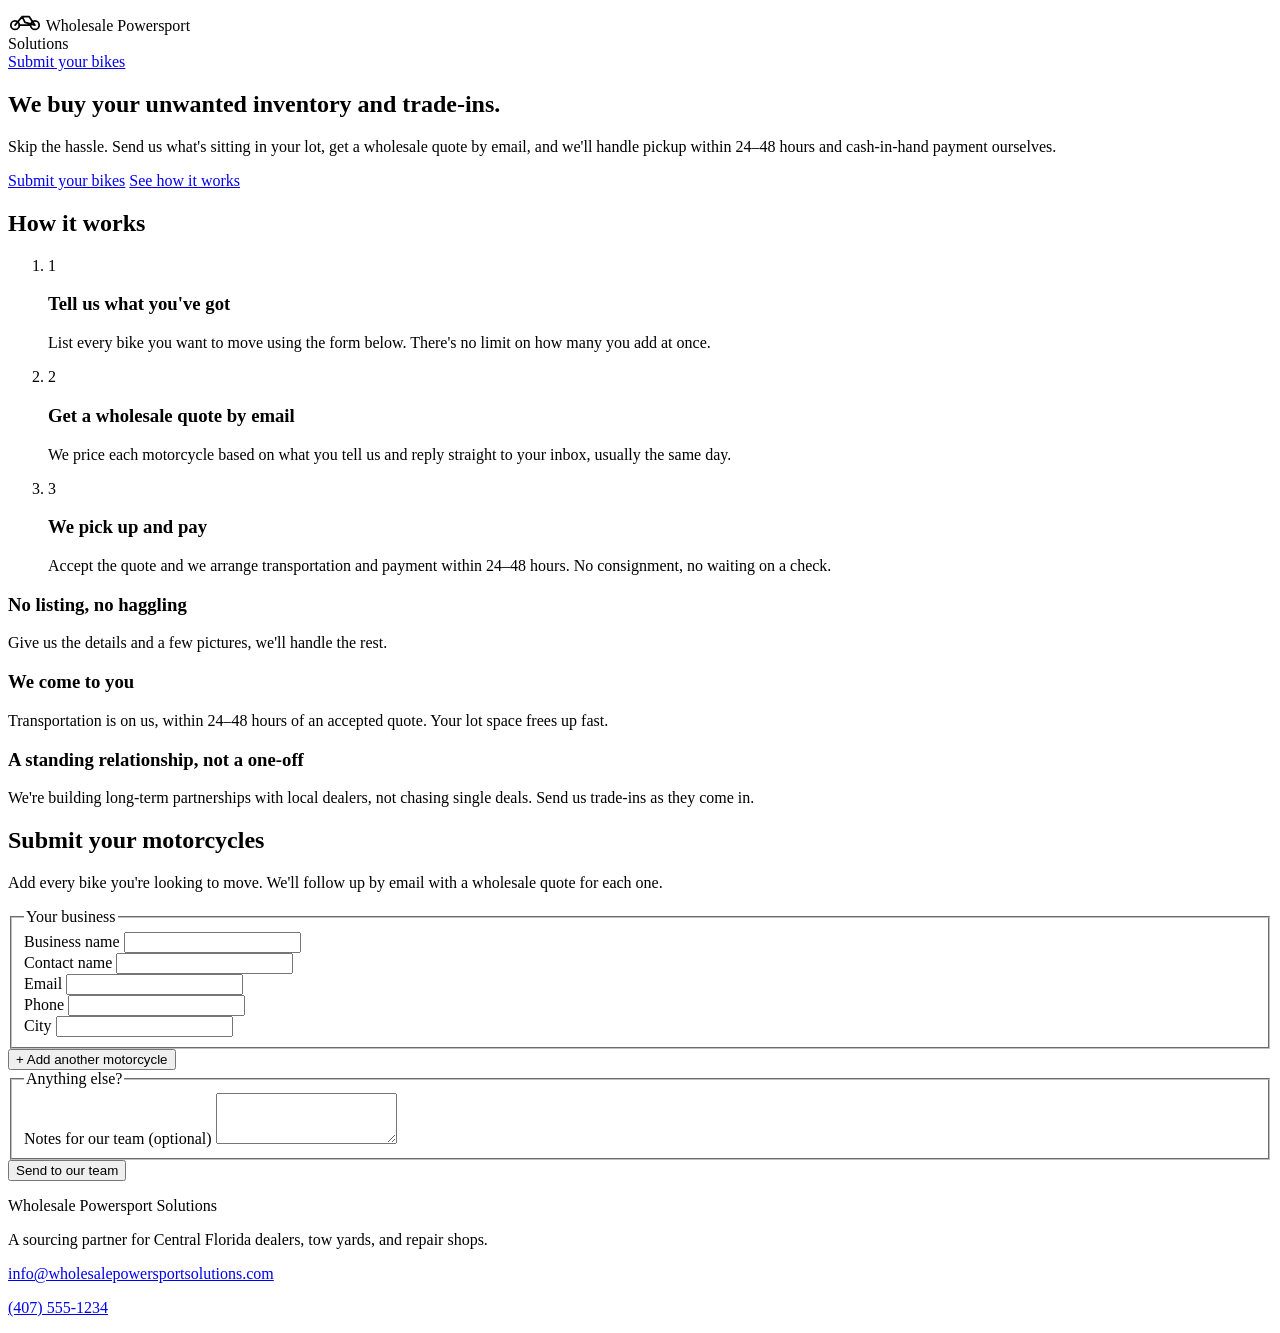
==== index.html @ a64ad80b "Base of website" ====
<!DOCTYPE html>
<html lang="en">
<head>
<meta charset="UTF-8">
<meta name="viewport" content="width=device-width, initial-scale=1.0">
<title>Wholesale Powersport Solutions — Sell your trade-ins fast</title>
<meta name="description" content="Wholesale Powersport Solutions buys motorcycle trade-ins and unwanted inventory from Central Florida dealers, tow yards, and repair shops. Submit your bikes, get a quote, get paid.">
<link rel="preconnect" href="https://fonts.googleapis.com">
<link rel="preconnect" href="https://fonts.gstatic.com" crossorigin>
<link href="https://fonts.googleapis.com/css2?family=Oswald:wght@500;600;700&family=Work+Sans:wght@400;500;600&display=swap" rel="stylesheet">
<link rel="stylesheet" href="css/styles.css">
</head>
<body>

<header class="site-header">
  <div class="wrap header-inner">
    <div class="brand">
      <span class="brand-mark" aria-hidden="true">
        <svg viewBox="0 0 48 32" width="34" height="23">
          <circle cx="10" cy="24" r="6" fill="none" stroke="currentColor" stroke-width="2.5"/>
          <circle cx="38" cy="24" r="6" fill="none" stroke="currentColor" stroke-width="2.5"/>
          <path d="M10 24 L20 12 L30 12 L38 24 M20 12 L24 20 L38 24 M16 24 H30" fill="none" stroke="currentColor" stroke-width="2.5" stroke-linecap="round" stroke-linejoin="round"/>
        </svg>
      </span>
      <span class="brand-name">Wholesale Powersport<br>Solutions</span>
    </div>
    <a class="btn btn-header" href="#intake">Submit your bikes</a>
  </div>
</header>

<main>

  <section class="hero">
    <div class="wrap hero-inner">
      <h1>We buy your unwanted inventory and trade-ins.</h1>
      <p class="hero-sub">Skip the hassle. Send us what's sitting in your lot, get a wholesale quote by email, and we'll handle pickup within 24&ndash;48 hours and cash-in-hand payment ourselves.</p>
      <div class="hero-actions">
        <a class="btn btn-primary" href="#intake">Submit your bikes</a>
        <a class="btn btn-ghost" href="#how-it-works">See how it works</a>
      </div>
    </div>
  </section>

  <section class="how" id="how-it-works">
    <div class="wrap">
      <h2>How it works</h2>
      <ol class="steps">
        <li class="step">
          <span class="step-num">1</span>
          <div>
            <h3>Tell us what you've got</h3>
            <p>List every bike you want to move using the form below. There's no limit on how many you add at once.</p>
          </div>
        </li>
        <li class="step">
          <span class="step-num">2</span>
          <div>
            <h3>Get a wholesale quote by email</h3>
            <p>We price each motorcycle based on what you tell us and reply straight to your inbox, usually the same day.</p>
          </div>
        </li>
        <li class="step">
          <span class="step-num">3</span>
          <div>
            <h3>We pick up and pay</h3>
            <p>Accept the quote and we arrange transportation and payment within 24&ndash;48 hours. No consignment, no waiting on a check.</p>
          </div>
        </li>
      </ol>
    </div>
  </section>

  <section class="why">
    <div class="wrap why-grid">
      <div class="why-item">
        <h3>No listing, no haggling</h3>
        <p>Give us the details and a few pictures, we'll handle the rest.</p>
      </div>
      <div class="why-item">
        <h3>We come to you</h3>
        <p>Transportation is on us, within 24&ndash;48 hours of an accepted quote. Your lot space frees up fast.</p>
      </div>
      <div class="why-item">
        <h3>A standing relationship, not a one-off</h3>
        <p>We're building long-term partnerships with local dealers, not chasing single deals. Send us trade-ins as they come in.</p>
      </div>
    </div>
  </section>

  <section class="intake" id="intake">
    <div class="wrap">
      <div class="intake-head">
        <h2>Submit your motorcycles</h2>
        <p>Add every bike you're looking to move. We'll follow up by email with a wholesale quote for each one.</p>
      </div>

      <p class="form-success-banner" id="submission-success" hidden>Thanks — your submission is in. We'll follow up by email with a quote.</p>

      <form id="intake-form" class="intake-form" method="POST"
            action="https://formsubmit.co/REPLACE_WITH_YOUR_EMAIL"
            enctype="multipart/form-data" novalidate>

        <input type="hidden" name="_subject" id="form-subject" value="New wholesale submission">
        <input type="hidden" name="_template" value="table">
        <input type="hidden" name="_next" id="form-next" value="">
        <input type="text" name="_honey" style="display:none" tabindex="-1" autocomplete="off">

        <fieldset class="panel">
          <legend>Your business</legend>
          <div class="field-grid">
            <div class="field">
              <label for="dealer_name">Business name</label>
              <input type="text" id="dealer_name" name="Business name" required autocomplete="organization">
            </div>
            <div class="field">
              <label for="contact_name">Contact name</label>
              <input type="text" id="contact_name" name="Contact name" required autocomplete="name">
            </div>
            <div class="field">
              <label for="contact_email">Email</label>
              <input type="email" id="contact_email" name="email" required autocomplete="email">
            </div>
            <div class="field">
              <label for="contact_phone">Phone</label>
              <input type="tel" id="contact_phone" name="Phone" required autocomplete="tel">
            </div>
            <div class="field">
              <label for="dealer_city">City</label>
              <input type="text" id="dealer_city" name="City" required autocomplete="address-level2">
            </div>
          </div>
        </fieldset>

        <div id="bikes-container"></div>

        <button type="button" id="add-bike" class="btn btn-ghost btn-add">+ Add another motorcycle</button>

        <fieldset class="panel">
          <legend>Anything else?</legend>
          <div class="field field-full">
            <label for="extra_notes">Notes for our team (optional)</label>
            <textarea id="extra_notes" name="Additional notes" rows="3"></textarea>
          </div>
        </fieldset>

        <div class="form-footer">
          <button type="submit" class="btn btn-primary btn-submit" id="submit-btn">Send to our team</button>
          <p class="form-status" id="form-status" role="status" aria-live="polite"></p>
        </div>
      </form>
    </div>
  </section>

</main>

<footer class="site-footer">
  <div class="wrap footer-inner">
    <div>
      <p class="footer-brand">Wholesale Powersport Solutions</p>
      <p class="footer-tag">A sourcing partner for Central Florida dealers, tow yards, and repair shops.</p>
    </div>
    <div class="footer-contact">
      <p><a href="mailto:info@wholesalepowersportsolutions.com">info@wholesalepowersportsolutions.com</a></p>
      <p><a href="tel:+14075551234">(407) 555-1234</a></p>
    </div>
  </div>
</footer>

<template id="bike-template">
  <fieldset class="panel bike-panel">
    <legend>Motorcycle <span class="bike-index">1</span></legend>
    <button type="button" class="remove-bike" aria-label="Remove this motorcycle">Remove</button>
    <div class="field-grid">
      <div class="field field-small">
        <label>Year</label>
        <input type="text" class="bike-year" name="Year[]" inputmode="numeric" placeholder="2018" required>
      </div>
      <div class="field">
        <label>Make</label>
        <input type="text" class="bike-make" name="Make[]" placeholder="Harley-Davidson" required>
      </div>
      <div class="field">
        <label>Model</label>
        <input type="text" class="bike-model" name="Model[]" placeholder="Street Glide" required>
      </div>
      <div class="field field-small">
        <label>Mileage</label>
        <input type="text" class="bike-mileage" name="Mileage[]" inputmode="numeric" placeholder="24,500" required>
      </div>
      <div class="field">
        <label>Condition</label>
        <select class="bike-condition" name="Condition[]" required>
          <option value="" disabled selected>Select one</option>
          <option>Runs and rides</option>
          <option>Runs, needs work</option>
          <option>Non-running</option>
          <option>Parts only / salvage</option>
        </select>
      </div>
      <div class="field">
        <label>VIN <span class="optional">(optional)</span></label>
        <input type="text" class="bike-vin" name="VIN[]" placeholder="17-character VIN">
      </div>
      <div class="field field-full">
        <label>Notes <span class="optional">(optional)</span></label>
        <input type="text" class="bike-notes" name="Notes[]" placeholder="Damage, missing parts, title status, anything we should know">
      </div>
      <div class="field field-full">
        <label>Photos <span class="optional">(optional, up to 4)</span></label>
        <input type="file" class="bike-photos" name="attachment" accept="image/*" multiple>
        <p class="field-hint photo-hint">A few clear shots of this bike help us quote faster.</p>
      </div>
    </div>
  </fieldset>
</template>

<script src="js/main.js"></script>
</body>
</html>
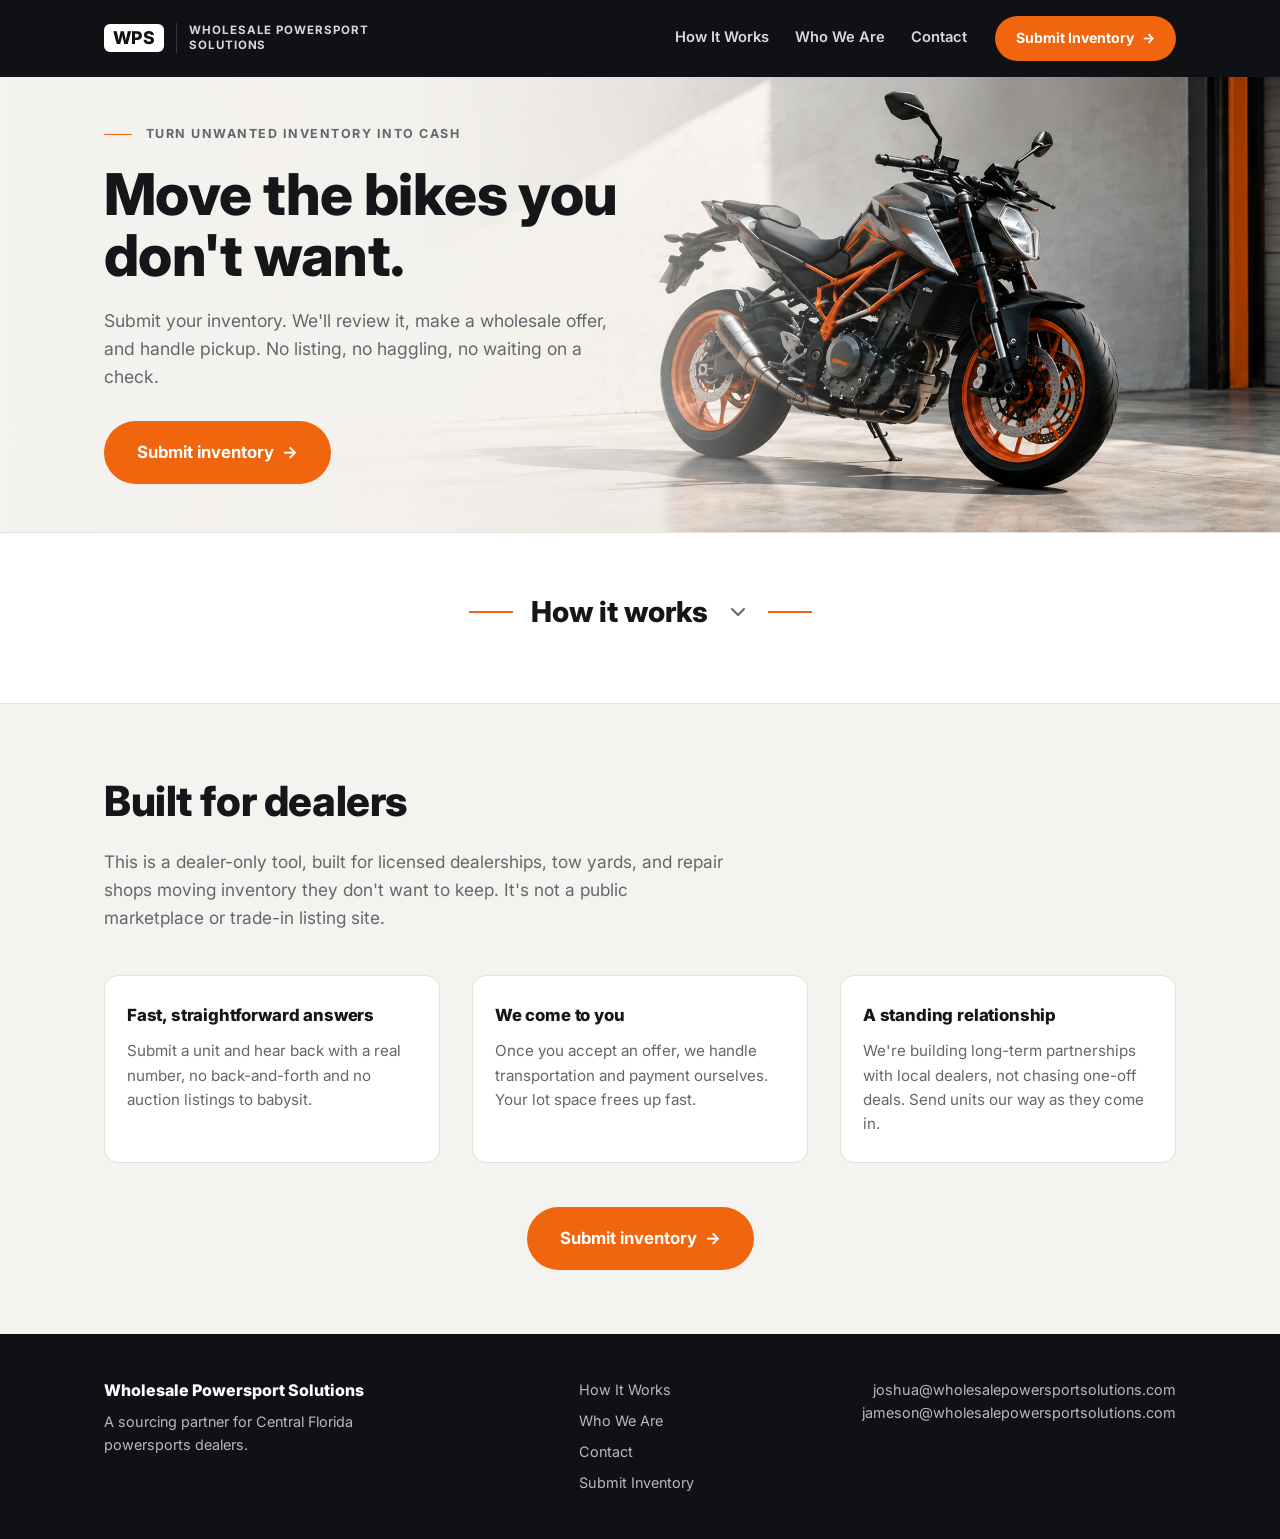
==== commit 2feb0103: "complete website redesign 1" ====
--- a/index.html
+++ b/index.html
@@ -3,151 +3,123 @@
 <head>
 <meta charset="UTF-8">
 <meta name="viewport" content="width=device-width, initial-scale=1.0">
-<title>Wholesale Powersport Solutions — Sell your trade-ins fast</title>
-<meta name="description" content="Wholesale Powersport Solutions buys motorcycle trade-ins and unwanted inventory from Central Florida dealers, tow yards, and repair shops. Submit your bikes, get a quote, get paid.">
+<title>Wholesale Powersport Solutions | Move the bikes you don't want</title>
+<meta name="description" content="The wholesale sourcing partner for powersports dealers. Submit unwanted inventory and trade-ins, get a wholesale quote, and we'll handle pickup and payment.">
 <link rel="preconnect" href="https://fonts.googleapis.com">
 <link rel="preconnect" href="https://fonts.gstatic.com" crossorigin>
-<link href="https://fonts.googleapis.com/css2?family=Oswald:wght@500;600;700&family=Work+Sans:wght@400;500;600&display=swap" rel="stylesheet">
+<link href="https://fonts.googleapis.com/css2?family=Inter:wght@400;500;600;700;800&display=swap" rel="stylesheet">
 <link rel="stylesheet" href="css/styles.css">
 </head>
 <body>
 
 <header class="site-header">
   <div class="wrap header-inner">
-    <div class="brand">
-      <span class="brand-mark" aria-hidden="true">
-        <svg viewBox="0 0 48 32" width="34" height="23">
-          <circle cx="10" cy="24" r="6" fill="none" stroke="currentColor" stroke-width="2.5"/>
-          <circle cx="38" cy="24" r="6" fill="none" stroke="currentColor" stroke-width="2.5"/>
-          <path d="M10 24 L20 12 L30 12 L38 24 M20 12 L24 20 L38 24 M16 24 H30" fill="none" stroke="currentColor" stroke-width="2.5" stroke-linecap="round" stroke-linejoin="round"/>
-        </svg>
-      </span>
-      <span class="brand-name">Wholesale Powersport<br>Solutions</span>
-    </div>
-    <a class="btn btn-header" href="#intake">Submit your bikes</a>
+    <a href="index.html" class="brand">
+      <span class="brand-mark" aria-hidden="true">WPS</span>
+      <span class="brand-word">Wholesale Powersport<br>Solutions</span>
+    </a>
+    <nav class="site-nav">
+      <a href="how-it-works.html">How It Works</a>
+      <a href="who-we-are.html">Who We Are</a>
+      <a href="contact.html">Contact</a>
+    </nav>
+    <a class="btn btn-header" href="quote.html">Submit Inventory <span aria-hidden="true">&rarr;</span></a>
+    <button class="nav-toggle" id="nav-toggle" aria-label="Toggle menu" aria-expanded="false">
+      <span></span><span></span><span></span>
+    </button>
   </div>
+  <nav class="mobile-nav" id="mobile-nav" hidden>
+    <a href="how-it-works.html">How It Works</a>
+    <a href="who-we-are.html">Who We Are</a>
+    <a href="contact.html">Contact</a>
+    <a class="btn btn-accent" href="quote.html">Submit Inventory &rarr;</a>
+  </nav>
 </header>
 
 <main>
 
   <section class="hero">
-    <div class="wrap hero-inner">
-      <h1>We buy your unwanted inventory and trade-ins.</h1>
-      <p class="hero-sub">Skip the hassle. Send us what's sitting in your lot, get a wholesale quote by email, and we'll handle pickup within 24&ndash;48 hours and cash-in-hand payment ourselves.</p>
-      <div class="hero-actions">
-        <a class="btn btn-primary" href="#intake">Submit your bikes</a>
-        <a class="btn btn-ghost" href="#how-it-works">See how it works</a>
+    <div class="hero-media">
+      <img src="images/hero-bike.png" alt="A motorcycle in a well-lit garage">
+    </div>
+    <div class="hero-scrim"></div>
+    <div class="wrap">
+      <div class="hero-content">
+        <p class="eyebrow align-left">Turn unwanted inventory into cash</p>
+        <h1>Move the bikes you don't want.</h1>
+        <p class="hero-sub">Submit your inventory. We'll review it, make a wholesale offer, and handle pickup. No listing, no haggling, no waiting on a check.</p>
+        <div class="hero-actions">
+          <a class="btn btn-accent btn-lg" href="quote.html">Submit inventory <span aria-hidden="true">&rarr;</span></a>
+        </div>
       </div>
     </div>
   </section>
 
   <section class="how" id="how-it-works">
     <div class="wrap">
-      <h2>How it works</h2>
-      <ol class="steps">
-        <li class="step">
-          <span class="step-num">1</span>
-          <div>
-            <h3>Tell us what you've got</h3>
-            <p>List every bike you want to move using the form below. There's no limit on how many you add at once.</p>
+      <details class="how-details">
+        <summary class="how-summary">
+          <span class="how-rule" aria-hidden="true"></span>
+          <span>How it works</span>
+          <svg class="how-chevron" viewBox="0 0 24 24" fill="none" stroke="currentColor" stroke-width="2" stroke-linecap="round" stroke-linejoin="round"><path d="M6 9l6 6 6-6"/></svg>
+          <span class="how-rule" aria-hidden="true"></span>
+        </summary>
+        <div class="how-body">
+          <div class="how-grid">
+            <div class="how-step">
+              <div class="how-icon">
+                <svg viewBox="0 0 24 24" fill="none" stroke="currentColor" stroke-width="1.8" stroke-linecap="round" stroke-linejoin="round"><rect x="3" y="5" width="18" height="14" rx="2"/><circle cx="8.5" cy="10.5" r="1.5"/><path d="M21 15l-5-5-9 9"/></svg>
+                <span class="how-badge">1</span>
+              </div>
+              <h3>Submit</h3>
+              <p>Tell us what you've got. Upload a few photos.</p>
+            </div>
+            <div class="how-step">
+              <div class="how-icon">
+                <svg viewBox="0 0 24 24" fill="none" stroke="currentColor" stroke-width="1.8" stroke-linecap="round" stroke-linejoin="round"><path d="M7 3h7l4 4v14a1 1 0 0 1-1 1H7a1 1 0 0 1-1-1V4a1 1 0 0 1 1-1z"/><path d="M9 12h6M9 16h4"/></svg>
+                <span class="how-badge">2</span>
+              </div>
+              <h3>Get an offer</h3>
+              <p>We review the unit and send you a wholesale offer.</p>
+            </div>
+            <div class="how-step">
+              <div class="how-icon">
+                <svg viewBox="0 0 24 24" fill="none" stroke="currentColor" stroke-width="1.8" stroke-linecap="round" stroke-linejoin="round"><path d="M2 8h11v8H2zM13 11h4l3 3v2h-7z"/><circle cx="6.5" cy="18" r="1.6"/><circle cx="16.5" cy="18" r="1.6"/></svg>
+                <span class="how-badge">3</span>
+              </div>
+              <h3>We pick up &amp; pay</h3>
+              <p>You accept. We handle the rest.</p>
+            </div>
           </div>
-        </li>
-        <li class="step">
-          <span class="step-num">2</span>
-          <div>
-            <h3>Get a wholesale quote by email</h3>
-            <p>We price each motorcycle based on what you tell us and reply straight to your inbox, usually the same day.</p>
-          </div>
-        </li>
-        <li class="step">
-          <span class="step-num">3</span>
-          <div>
-            <h3>We pick up and pay</h3>
-            <p>Accept the quote and we arrange transportation and payment within 24&ndash;48 hours. No consignment, no waiting on a check.</p>
-          </div>
-        </li>
-      </ol>
+          <p class="eyebrow how-tagline">No listing. No haggling. No waiting.</p>
+        </div>
+      </details>
     </div>
   </section>
 
-  <section class="why">
-    <div class="wrap why-grid">
-      <div class="why-item">
-        <h3>No listing, no haggling</h3>
-        <p>Give us the details and a few pictures, we'll handle the rest.</p>
+  <section class="section">
+    <div class="wrap">
+      <div class="section-head">
+        <h2>Built for dealers</h2>
+        <p>This is a dealer-only tool, built for licensed dealerships, tow yards, and repair shops moving inventory they don't want to keep. It's not a public marketplace or trade-in listing site.</p>
       </div>
-      <div class="why-item">
-        <h3>We come to you</h3>
-        <p>Transportation is on us, within 24&ndash;48 hours of an accepted quote. Your lot space frees up fast.</p>
+      <div class="value-grid">
+        <div class="value-card">
+          <h3>Fast, straightforward answers</h3>
+          <p>Submit a unit and hear back with a real number, no back-and-forth and no auction listings to babysit.</p>
+        </div>
+        <div class="value-card">
+          <h3>We come to you</h3>
+          <p>Once you accept an offer, we handle transportation and payment ourselves. Your lot space frees up fast.</p>
+        </div>
+        <div class="value-card">
+          <h3>A standing relationship</h3>
+          <p>We're building long-term partnerships with local dealers, not chasing one-off deals. Send units our way as they come in.</p>
+        </div>
       </div>
-      <div class="why-item">
-        <h3>A standing relationship, not a one-off</h3>
-        <p>We're building long-term partnerships with local dealers, not chasing single deals. Send us trade-ins as they come in.</p>
+      <div class="hero-actions" style="margin-top:44px; justify-content:center;">
+        <a class="btn btn-accent btn-lg" href="quote.html">Submit inventory <span aria-hidden="true">&rarr;</span></a>
       </div>
-    </div>
-  </section>
-
-  <section class="intake" id="intake">
-    <div class="wrap">
-      <div class="intake-head">
-        <h2>Submit your motorcycles</h2>
-        <p>Add every bike you're looking to move. We'll follow up by email with a wholesale quote for each one.</p>
-      </div>
-
-      <p class="form-success-banner" id="submission-success" hidden>Thanks — your submission is in. We'll follow up by email with a quote.</p>
-
-      <form id="intake-form" class="intake-form" method="POST"
-            action="https://formsubmit.co/REPLACE_WITH_YOUR_EMAIL"
-            enctype="multipart/form-data" novalidate>
-
-        <input type="hidden" name="_subject" id="form-subject" value="New wholesale submission">
-        <input type="hidden" name="_template" value="table">
-        <input type="hidden" name="_next" id="form-next" value="">
-        <input type="text" name="_honey" style="display:none" tabindex="-1" autocomplete="off">
-
-        <fieldset class="panel">
-          <legend>Your business</legend>
-          <div class="field-grid">
-            <div class="field">
-              <label for="dealer_name">Business name</label>
-              <input type="text" id="dealer_name" name="Business name" required autocomplete="organization">
-            </div>
-            <div class="field">
-              <label for="contact_name">Contact name</label>
-              <input type="text" id="contact_name" name="Contact name" required autocomplete="name">
-            </div>
-            <div class="field">
-              <label for="contact_email">Email</label>
-              <input type="email" id="contact_email" name="email" required autocomplete="email">
-            </div>
-            <div class="field">
-              <label for="contact_phone">Phone</label>
-              <input type="tel" id="contact_phone" name="Phone" required autocomplete="tel">
-            </div>
-            <div class="field">
-              <label for="dealer_city">City</label>
-              <input type="text" id="dealer_city" name="City" required autocomplete="address-level2">
-            </div>
-          </div>
-        </fieldset>
-
-        <div id="bikes-container"></div>
-
-        <button type="button" id="add-bike" class="btn btn-ghost btn-add">+ Add another motorcycle</button>
-
-        <fieldset class="panel">
-          <legend>Anything else?</legend>
-          <div class="field field-full">
-            <label for="extra_notes">Notes for our team (optional)</label>
-            <textarea id="extra_notes" name="Additional notes" rows="3"></textarea>
-          </div>
-        </fieldset>
-
-        <div class="form-footer">
-          <button type="submit" class="btn btn-primary btn-submit" id="submit-btn">Send to our team</button>
-          <p class="form-status" id="form-status" role="status" aria-live="polite"></p>
-        </div>
-      </form>
     </div>
   </section>
 
@@ -157,63 +129,21 @@
   <div class="wrap footer-inner">
     <div>
       <p class="footer-brand">Wholesale Powersport Solutions</p>
-      <p class="footer-tag">A sourcing partner for Central Florida dealers, tow yards, and repair shops.</p>
+      <p class="footer-tag">A sourcing partner for Central Florida powersports dealers.</p>
     </div>
+    <nav class="footer-links">
+      <a href="how-it-works.html">How It Works</a>
+      <a href="who-we-are.html">Who We Are</a>
+      <a href="contact.html">Contact</a>
+      <a href="quote.html">Submit Inventory</a>
+    </nav>
     <div class="footer-contact">
-      <p><a href="mailto:info@wholesalepowersportsolutions.com">info@wholesalepowersportsolutions.com</a></p>
-      <p><a href="tel:+14075551234">(407) 555-1234</a></p>
+      <p><a href="mailto:joshua@wholesalepowersportsolutions.com">joshua@wholesalepowersportsolutions.com</a></p>
+      <p><a href="mailto:jameson@wholesalepowersportsolutions.com">jameson@wholesalepowersportsolutions.com</a></p>
     </div>
   </div>
 </footer>
 
-<template id="bike-template">
-  <fieldset class="panel bike-panel">
-    <legend>Motorcycle <span class="bike-index">1</span></legend>
-    <button type="button" class="remove-bike" aria-label="Remove this motorcycle">Remove</button>
-    <div class="field-grid">
-      <div class="field field-small">
-        <label>Year</label>
-        <input type="text" class="bike-year" name="Year[]" inputmode="numeric" placeholder="2018" required>
-      </div>
-      <div class="field">
-        <label>Make</label>
-        <input type="text" class="bike-make" name="Make[]" placeholder="Harley-Davidson" required>
-      </div>
-      <div class="field">
-        <label>Model</label>
-        <input type="text" class="bike-model" name="Model[]" placeholder="Street Glide" required>
-      </div>
-      <div class="field field-small">
-        <label>Mileage</label>
-        <input type="text" class="bike-mileage" name="Mileage[]" inputmode="numeric" placeholder="24,500" required>
-      </div>
-      <div class="field">
-        <label>Condition</label>
-        <select class="bike-condition" name="Condition[]" required>
-          <option value="" disabled selected>Select one</option>
-          <option>Runs and rides</option>
-          <option>Runs, needs work</option>
-          <option>Non-running</option>
-          <option>Parts only / salvage</option>
-        </select>
-      </div>
-      <div class="field">
-        <label>VIN <span class="optional">(optional)</span></label>
-        <input type="text" class="bike-vin" name="VIN[]" placeholder="17-character VIN">
-      </div>
-      <div class="field field-full">
-        <label>Notes <span class="optional">(optional)</span></label>
-        <input type="text" class="bike-notes" name="Notes[]" placeholder="Damage, missing parts, title status, anything we should know">
-      </div>
-      <div class="field field-full">
-        <label>Photos <span class="optional">(optional, up to 4)</span></label>
-        <input type="file" class="bike-photos" name="attachment" accept="image/*" multiple>
-        <p class="field-hint photo-hint">A few clear shots of this bike help us quote faster.</p>
-      </div>
-    </div>
-  </fieldset>
-</template>
-
 <script src="js/main.js"></script>
 </body>
 </html>
--- a/css/styles.css
+++ b/css/styles.css
@@ -0,0 +1,676 @@
+/* ---------------------------------------------
+   Tokens
+--------------------------------------------- */
+:root{
+  --bg: #F5F3EF;
+  --bg-alt: #FFFFFF;
+  --header-bg: #101114;
+  --ink: #14161A;
+  --muted: #63676C;
+  --line: #E4E1DA;
+  --line-on-dark: rgba(245,243,239,0.18);
+  --accent: #F0650D;
+  --accent-dark: #C94F09;
+  --accent-tint: #FDEDE3;
+  --success: #2E7D4F;
+  --success-tint: #E7F3EC;
+
+  --font: 'Inter', sans-serif;
+
+  --radius-sm: 8px;
+  --radius-md: 14px;
+  --radius-pill: 999px;
+
+  --shadow-card: 0 1px 2px rgba(20,22,26,0.04), 0 8px 24px rgba(20,22,26,0.06);
+}
+
+*{ box-sizing: border-box; }
+html{ scroll-behavior: smooth; }
+body{
+  margin: 0;
+  font-family: var(--font);
+  background: var(--bg);
+  color: var(--ink);
+  line-height: 1.6;
+  -webkit-font-smoothing: antialiased;
+}
+h1,h2,h3{
+  font-family: var(--font);
+  font-weight: 800;
+  letter-spacing: -0.01em;
+  margin: 0;
+}
+p{ margin: 0; }
+a{ color: inherit; }
+.wrap{
+  max-width: 1120px;
+  margin: 0 auto;
+  padding: 0 24px;
+}
+img{ max-width: 100%; display: block; }
+
+:focus-visible{
+  outline: 2px solid var(--accent);
+  outline-offset: 2px;
+}
+
+@media (prefers-reduced-motion: reduce){
+  html{ scroll-behavior: auto; }
+  *{ animation-duration: 0.01ms !important; transition-duration: 0.01ms !important; }
+}
+
+/* ---------------------------------------------
+   Eyebrow labels (small caps + flanking rules)
+--------------------------------------------- */
+.eyebrow{
+  display: flex;
+  align-items: center;
+  justify-content: center;
+  gap: 14px;
+  font-size: 0.78rem;
+  font-weight: 700;
+  letter-spacing: 0.12em;
+  text-transform: uppercase;
+  color: var(--muted);
+}
+.eyebrow::before,
+.eyebrow::after{
+  content: "";
+  width: 28px;
+  height: 1.5px;
+  background: var(--accent);
+}
+.eyebrow.align-left{ justify-content: flex-start; }
+.eyebrow.align-left::after{ display: none; }
+
+/* ---------------------------------------------
+   Buttons
+--------------------------------------------- */
+.btn{
+  display: inline-flex;
+  align-items: center;
+  gap: 8px;
+  font-family: var(--font);
+  font-weight: 700;
+  font-size: 0.95rem;
+  padding: 13px 24px;
+  border-radius: var(--radius-pill);
+  border: 1.5px solid transparent;
+  text-decoration: none;
+  cursor: pointer;
+  transition: background-color .15s ease, border-color .15s ease, color .15s ease, transform .1s ease;
+  white-space: nowrap;
+}
+.btn:active{ transform: translateY(1px); }
+.btn-accent{
+  background: var(--accent);
+  color: #fff;
+}
+.btn-accent:hover{ background: var(--accent-dark); }
+.btn-ghost{
+  background: transparent;
+  border-color: var(--line);
+  color: var(--ink);
+}
+.btn-ghost:hover{ border-color: var(--ink); }
+.btn-header{
+  background: var(--accent);
+  color: #fff;
+  padding: 10px 20px;
+  font-size: 0.88rem;
+}
+.btn-header:hover{ background: var(--accent-dark); }
+.btn-submit{ font-size: 1.02rem; padding: 15px 30px; }
+.btn-submit:disabled{ background: #B9BCC0; cursor: not-allowed; }
+.btn-block{ width: 100%; justify-content: center; }
+
+.btn-lg{
+  padding: 17px 32px;
+  font-size: 1.05rem;
+}
+
+/* ---------------------------------------------
+   Header
+--------------------------------------------- */
+.site-header{
+  background: var(--header-bg);
+  color: #fff;
+  position: sticky;
+  top: 0;
+  z-index: 40;
+}
+.header-inner{
+  display: flex;
+  align-items: center;
+  gap: 28px;
+  padding-top: 16px;
+  padding-bottom: 16px;
+}
+.brand{
+  display: flex;
+  align-items: center;
+  gap: 12px;
+  text-decoration: none;
+  color: #fff;
+  margin-right: auto;
+}
+.brand-mark{
+  font-weight: 800;
+  font-size: 1.1rem;
+  letter-spacing: 0.02em;
+  background: #fff;
+  color: var(--header-bg);
+  padding: 5px 9px;
+  border-radius: 6px;
+  line-height: 1;
+}
+.brand-word{
+  font-size: 0.72rem;
+  font-weight: 700;
+  letter-spacing: 0.08em;
+  text-transform: uppercase;
+  line-height: 1.3;
+  color: #D7D8DA;
+  border-left: 1px solid var(--line-on-dark);
+  padding-left: 12px;
+}
+.site-nav{
+  display: flex;
+  align-items: center;
+  gap: 26px;
+}
+.site-nav a{
+  text-decoration: none;
+  font-size: 0.92rem;
+  font-weight: 600;
+  color: #D7D8DA;
+  transition: color .15s ease;
+}
+.site-nav a:hover{ color: #fff; }
+.nav-toggle{
+  display: none;
+  background: none;
+  border: none;
+  padding: 6px;
+  cursor: pointer;
+}
+.nav-toggle span{
+  display: block;
+  width: 22px;
+  height: 2px;
+  background: #fff;
+  margin: 4px 0;
+}
+.mobile-nav{
+  display: none;
+  flex-direction: column;
+  gap: 4px;
+  padding: 8px 24px 20px;
+  border-top: 1px solid var(--line-on-dark);
+}
+.mobile-nav a{
+  color: #fff;
+  text-decoration: none;
+  font-weight: 600;
+  padding: 12px 0;
+  border-bottom: 1px solid var(--line-on-dark);
+}
+.mobile-nav .btn{ margin-top: 12px; }
+
+@media (max-width: 860px){
+  .site-nav, .header-inner > .btn-header{ display: none; }
+  .nav-toggle{ display: block; }
+  .mobile-nav.open{ display: flex; }
+}
+
+/* ---------------------------------------------
+   Hero (full-bleed photo with overlaid text)
+--------------------------------------------- */
+.hero{
+  position: relative;
+  overflow: hidden;
+  aspect-ratio: 2103 / 748;
+  min-height: 420px;
+  display: flex;
+  align-items: center;
+}
+.hero .wrap{
+  width: 100%;
+}
+.hero-media{
+  position: absolute;
+  inset: 0;
+  z-index: 0;
+}
+.hero-media img{
+  width: 100%;
+  height: 100%;
+  object-fit: cover;
+  object-position: 78% top;
+}
+.hero-scrim{
+  position: absolute;
+  inset: 0;
+  background: linear-gradient(90deg,
+    var(--bg) 0%,
+    rgba(245,243,239,0.94) 32%,
+    rgba(245,243,239,0.55) 50%,
+    rgba(245,243,239,0.08) 66%,
+    rgba(245,243,239,0) 78%);
+}
+.hero-content{
+  position: relative;
+  z-index: 2;
+  padding: 64px 0;
+  max-width: 620px;
+}
+.hero-content .eyebrow{ margin-bottom: 20px; }
+.hero h1{
+  font-size: clamp(2.3rem, 4.6vw, 3.6rem);
+  line-height: 1.06;
+}
+.hero-sub{
+  display: block;
+  margin-top: 20px;
+  max-width: 46ch;
+  font-size: 1.1rem;
+  color: var(--muted);
+}
+.hero-actions{
+  margin-top: 30px;
+  display: flex;
+  gap: 14px;
+  flex-wrap: wrap;
+}
+
+@media (max-width: 880px){
+  .hero{ aspect-ratio: auto; min-height: 0; }
+  .hero-media img{ object-position: 65% top; }
+  .hero-scrim{
+    background: linear-gradient(180deg,
+      var(--bg) 0%,
+      rgba(245,243,239,0.95) 55%,
+      rgba(245,243,239,0.85) 100%);
+  }
+  .hero-media{ position: relative; height: 220px; }
+  .hero-content{ padding: 32px 0 48px; max-width: none; }
+}
+
+/* ---------------------------------------------
+   Header
+--------------------------------------------- */
+.how{
+  background: var(--bg-alt);
+  padding: 44px 0 56px;
+  border-top: 1px solid var(--line);
+  border-bottom: 1px solid var(--line);
+}
+.how-details{ }
+.how-summary{
+  display: flex;
+  align-items: center;
+  justify-content: center;
+  gap: 18px;
+  cursor: pointer;
+  list-style: none;
+  padding: 12px 0;
+  font-size: clamp(1.4rem, 2.6vw, 1.8rem);
+  font-weight: 800;
+}
+.how-rule{
+  flex: 0 0 auto;
+  width: 44px;
+  height: 2px;
+  background: var(--accent);
+}
+.how-summary::-webkit-details-marker{ display: none; }
+.how-summary::marker{ content: ""; }
+.how-chevron{
+  width: 24px;
+  height: 24px;
+  flex-shrink: 0;
+  color: var(--muted);
+  transition: transform .2s ease;
+}
+.how-details[open] .how-chevron{ transform: rotate(180deg); }
+.how-body{ padding-top: 20px; }
+.how-body .eyebrow{ margin-bottom: 36px; }
+.how-grid{
+  display: grid;
+  grid-template-columns: repeat(3, 1fr);
+  gap: 20px;
+  position: relative;
+}
+.how-step{
+  text-align: center;
+  padding: 0 12px;
+}
+.how-icon{
+  position: relative;
+  width: 76px;
+  height: 76px;
+  margin: 0 auto 18px;
+  border-radius: 50%;
+  background: #F0EEE9;
+  display: flex;
+  align-items: center;
+  justify-content: center;
+}
+.how-icon svg{ width: 30px; height: 30px; color: var(--ink); }
+.how-badge{
+  position: absolute;
+  bottom: -4px;
+  right: -4px;
+  width: 24px;
+  height: 24px;
+  border-radius: 50%;
+  background: var(--accent);
+  color: #fff;
+  font-size: 0.78rem;
+  font-weight: 700;
+  display: flex;
+  align-items: center;
+  justify-content: center;
+}
+.how-step h3{ font-size: 1.1rem; margin-bottom: 8px; }
+.how-step p{ color: var(--muted); font-size: 0.95rem; max-width: 26ch; margin: 0 auto; }
+
+.how-tagline{
+  margin-top: 44px;
+  text-align: center;
+}
+
+@media (max-width: 760px){
+  .how-grid{ grid-template-columns: 1fr; gap: 40px; }
+}
+
+/* ---------------------------------------------
+   Generic content sections (about, contact, how-it-works detail page)
+--------------------------------------------- */
+.section{ padding: 64px 0; }
+.section-alt{ background: var(--bg-alt); border-top: 1px solid var(--line); border-bottom: 1px solid var(--line); }
+.section-head{ max-width: 62ch; margin-bottom: 40px; }
+.section-head h1, .section-head h2{ font-size: clamp(1.9rem, 3.4vw, 2.6rem); margin-bottom: 14px; }
+.section-head p{ color: var(--muted); font-size: 1.08rem; }
+
+.detail-steps{
+  list-style: none;
+  margin: 0;
+  padding: 0;
+  display: grid;
+  gap: 30px;
+  max-width: 70ch;
+}
+.detail-step{
+  display: grid;
+  grid-template-columns: 52px 1fr;
+  gap: 20px;
+  padding-bottom: 30px;
+  border-bottom: 1px solid var(--line);
+}
+.detail-step:last-child{ border-bottom: none; padding-bottom: 0; }
+.detail-num{
+  font-weight: 800;
+  font-size: 1.6rem;
+  color: var(--accent);
+  line-height: 1;
+}
+.detail-step h3{ font-size: 1.15rem; margin-bottom: 8px; }
+.detail-step p{ color: var(--muted); }
+
+.video-placeholder{
+  margin-top: 40px;
+  aspect-ratio: 16/9;
+  max-width: 640px;
+  border-radius: var(--radius-md);
+  background: var(--bg);
+  border: 1.5px dashed var(--line);
+  display: flex;
+  align-items: center;
+  justify-content: center;
+  color: var(--muted);
+  font-size: 0.9rem;
+  text-align: center;
+  padding: 20px;
+}
+
+.value-grid{
+  display: grid;
+  grid-template-columns: repeat(3, 1fr);
+  gap: 32px;
+  margin-top: 44px;
+}
+.value-card{
+  background: var(--bg-alt);
+  border: 1px solid var(--line);
+  border-radius: var(--radius-md);
+  padding: 26px 22px;
+}
+.value-card h3{ font-size: 1.05rem; margin-bottom: 10px; }
+.value-card p{ color: var(--muted); font-size: 0.95rem; }
+
+@media (max-width: 760px){
+  .value-grid{ grid-template-columns: 1fr; }
+}
+
+.contact-grid{
+  display: grid;
+  grid-template-columns: repeat(auto-fit, minmax(220px, 1fr));
+  gap: 20px;
+  margin-top: 8px;
+  max-width: 780px;
+}
+.contact-card{
+  background: var(--bg-alt);
+  border: 1px solid var(--line);
+  border-radius: var(--radius-md);
+  padding: 22px;
+}
+.contact-card h3{ font-size: 1rem; margin-bottom: 4px; }
+.contact-card p{ color: var(--muted); font-size: 0.9rem; margin-bottom: 10px; }
+.contact-card a{ color: var(--accent-dark); font-weight: 600; text-decoration: none; }
+.contact-card a:hover{ text-decoration: underline; }
+
+/* ---------------------------------------------
+   Quote form (multi-step)
+--------------------------------------------- */
+.quote-page{ padding: 48px 0 96px; }
+.quote-wrap{ max-width: 760px; }
+
+.quote-progress{
+  display: flex;
+  align-items: center;
+  gap: 14px;
+  margin-bottom: 36px;
+}
+.progress-step{
+  display: flex;
+  align-items: center;
+  gap: 10px;
+  font-size: 0.88rem;
+  font-weight: 700;
+  color: var(--muted);
+}
+.progress-num{
+  width: 26px;
+  height: 26px;
+  border-radius: 50%;
+  border: 1.5px solid var(--line);
+  display: flex;
+  align-items: center;
+  justify-content: center;
+  font-size: 0.82rem;
+  background: var(--bg-alt);
+}
+.progress-step.active{ color: var(--ink); }
+.progress-step.active .progress-num{ background: var(--accent); border-color: var(--accent); color: #fff; }
+.progress-step.done .progress-num{ background: var(--success); border-color: var(--success); color: #fff; }
+.progress-line{ flex: 1; height: 1.5px; background: var(--line); max-width: 60px; }
+
+.quote-form h2{ font-size: 1.5rem; margin-bottom: 8px; }
+.step-sub{ color: var(--muted); margin-bottom: 28px; }
+
+.panel{
+  border: 1px solid var(--line);
+  border-radius: var(--radius-md);
+  padding: 26px 22px 20px;
+  margin: 0 0 22px;
+  position: relative;
+  background: var(--bg-alt);
+}
+.panel legend{
+  font-weight: 700;
+  font-size: 0.92rem;
+  padding: 0 8px;
+  margin-left: -8px;
+}
+.bike-panel{ background: #FCFBF9; }
+
+.field-grid{
+  display: grid;
+  grid-template-columns: repeat(3, 1fr);
+  gap: 18px 20px;
+  margin-top: 6px;
+}
+.field-small{ grid-column: span 1; }
+.field-full{ grid-column: 1 / -1; }
+
+@media (max-width: 720px){
+  .field-grid{ grid-template-columns: 1fr 1fr; }
+  .field-full{ grid-column: 1 / -1; }
+}
+@media (max-width: 480px){
+  .field-grid{ grid-template-columns: 1fr; }
+}
+
+.field label{
+  display: block;
+  font-size: 0.85rem;
+  font-weight: 700;
+  margin-bottom: 6px;
+}
+.field .optional{ font-weight: 400; color: var(--muted); }
+.field .field-note{ font-weight: 400; color: var(--muted); }
+.field input,
+.field select,
+.field textarea{
+  width: 100%;
+  font-family: var(--font);
+  font-size: 0.98rem;
+  padding: 10px 12px;
+  border: 1.5px solid var(--line);
+  border-radius: var(--radius-sm);
+  background: #fff;
+  color: var(--ink);
+}
+.field input:focus,
+.field select:focus,
+.field textarea:focus{ border-color: var(--accent); }
+.field textarea{ resize: vertical; }
+
+.field input[type="file"]{
+  padding: 8px;
+  color: var(--muted);
+  font-size: 0.9rem;
+}
+.field input[type="file"]::file-selector-button{
+  font-family: var(--font);
+  font-weight: 700;
+  font-size: 0.85rem;
+  padding: 9px 16px;
+  margin-right: 14px;
+  border-radius: var(--radius-pill);
+  border: 1.5px solid var(--line);
+  background: #fff;
+  color: var(--ink);
+  cursor: pointer;
+  transition: background-color .15s ease, border-color .15s ease;
+}
+.field input[type="file"]::file-selector-button:hover{
+  background: var(--accent-tint);
+  border-color: var(--accent);
+  color: var(--accent-dark);
+}
+
+.vin-row{ display: flex; gap: 10px; align-items: flex-start; }
+.vin-row .field{ flex: 1; }
+.btn-decode{
+  margin-top: 26px;
+  flex-shrink: 0;
+  padding: 10px 16px;
+  font-size: 0.85rem;
+}
+@media (max-width: 520px){
+  .vin-row{ flex-direction: column; }
+  .btn-decode{ margin-top: 0; width: 100%; justify-content: center; }
+}
+
+.remove-bike{
+  position: absolute;
+  top: 20px;
+  right: 20px;
+  background: none;
+  border: none;
+  color: var(--muted);
+  font-size: 0.85rem;
+  font-weight: 700;
+  cursor: pointer;
+  text-decoration: underline;
+  padding: 0;
+}
+.remove-bike:hover{ color: var(--accent-dark); }
+
+.btn-add{ margin: 4px 0 26px; width: 100%; text-align: center; justify-content: center; border-style: dashed; }
+
+.field-hint{ margin-top: 6px; font-size: 0.85rem; color: var(--muted); }
+.field-hint[data-state="ok"]{ color: var(--success); }
+.field-hint[data-state="error"]{ color: var(--accent-dark); }
+
+.form-nav{
+  display: flex;
+  justify-content: space-between;
+  align-items: center;
+  gap: 16px;
+  margin-top: 8px;
+}
+.form-nav .btn-submit{ margin-left: auto; }
+
+.form-status{ font-size: 0.95rem; font-weight: 600; margin-top: 14px; }
+.form-status[data-state="error"]{ color: var(--accent-dark); }
+
+.form-success-banner{
+  background: var(--success-tint);
+  border: 1.5px solid var(--success);
+  color: #1F5A38;
+  border-radius: var(--radius-md);
+  padding: 16px 20px;
+  font-weight: 600;
+  margin-bottom: 24px;
+}
+
+/* ---------------------------------------------
+   Footer
+--------------------------------------------- */
+.site-footer{
+  background: var(--header-bg);
+  color: #B7B9BC;
+  padding: 44px 0;
+}
+.footer-inner{
+  display: flex;
+  justify-content: space-between;
+  flex-wrap: wrap;
+  gap: 28px;
+}
+.footer-brand{ color: #fff; font-weight: 800; margin-bottom: 6px; }
+.footer-tag{ max-width: 34ch; font-size: 0.9rem; }
+.footer-links{ display: flex; flex-direction: column; gap: 8px; font-size: 0.9rem; }
+.footer-links a{ text-decoration: none; color: #B7B9BC; }
+.footer-links a:hover{ color: #fff; }
+.footer-contact{ font-size: 0.9rem; text-align: right; }
+.footer-contact a{ text-decoration: none; }
+.footer-contact a:hover{ text-decoration: underline; }
+
+@media (max-width: 640px){
+  .footer-contact{ text-align: left; }
+}
